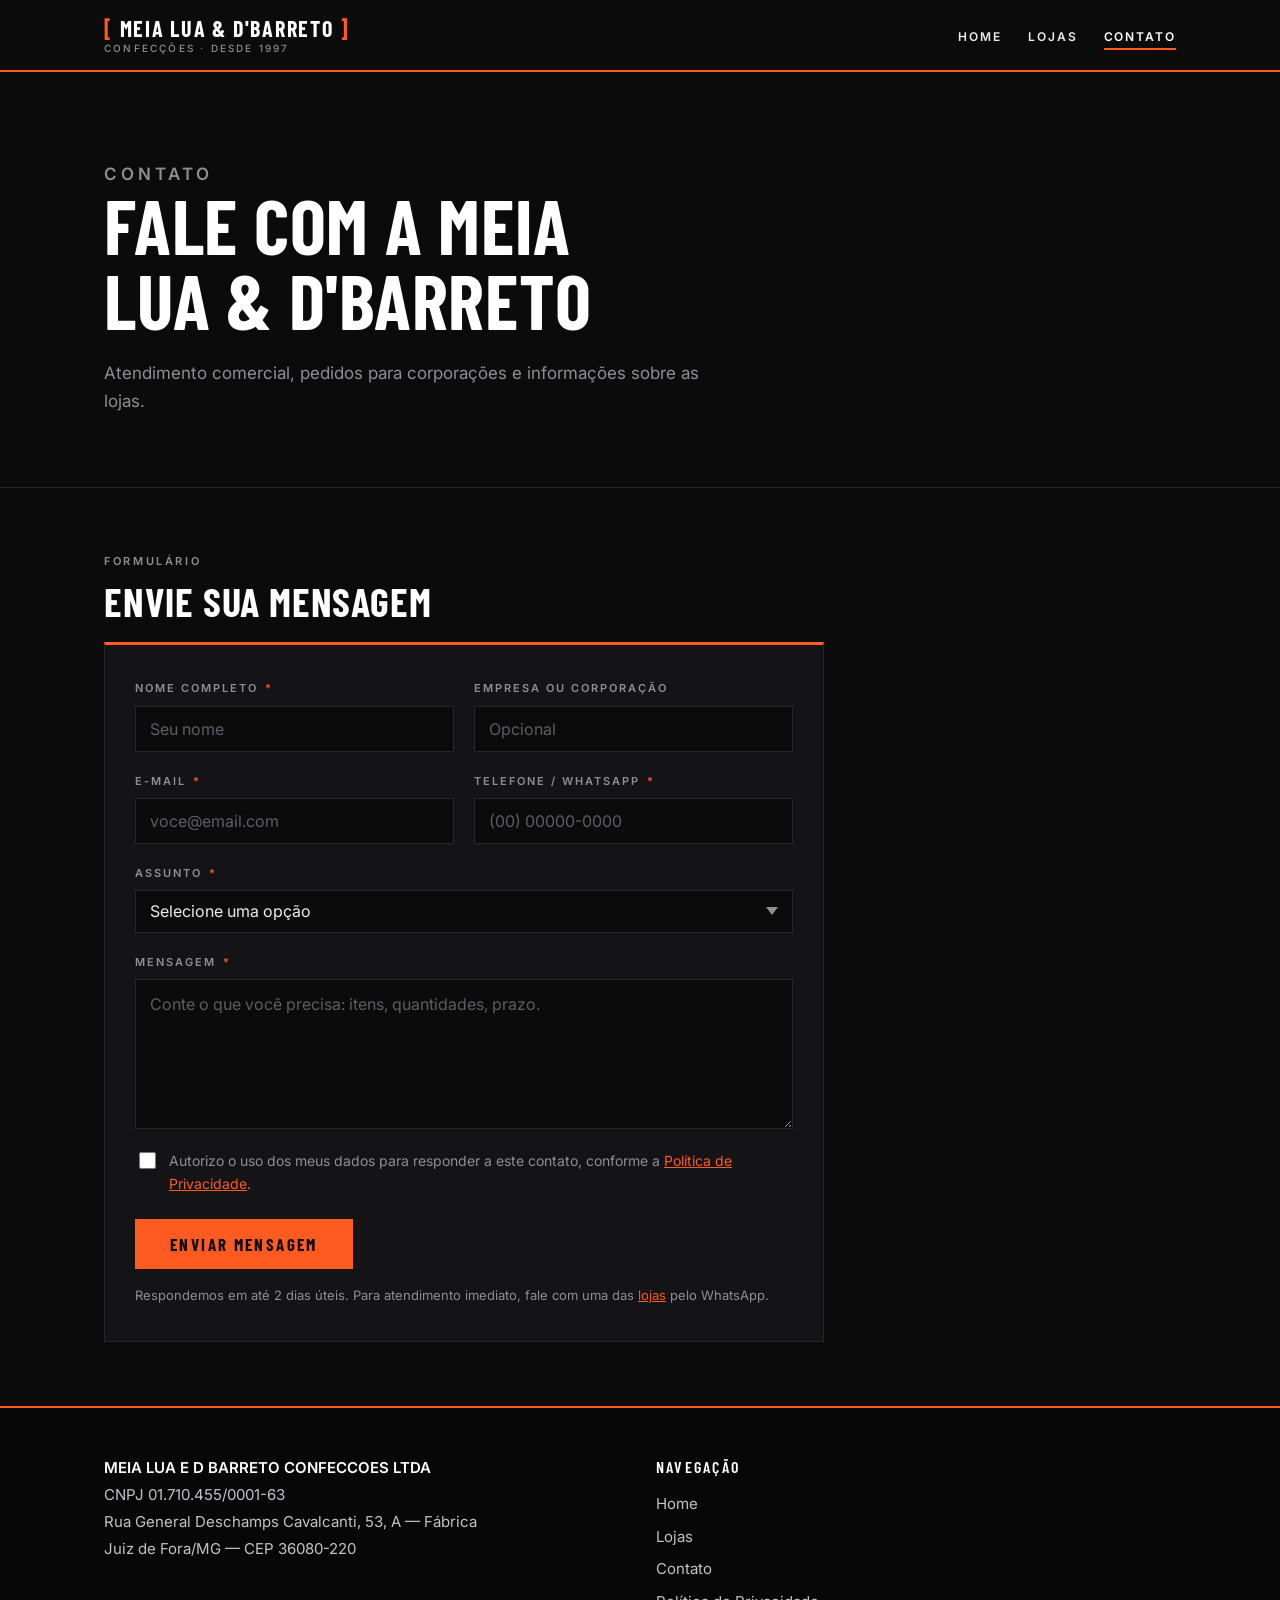
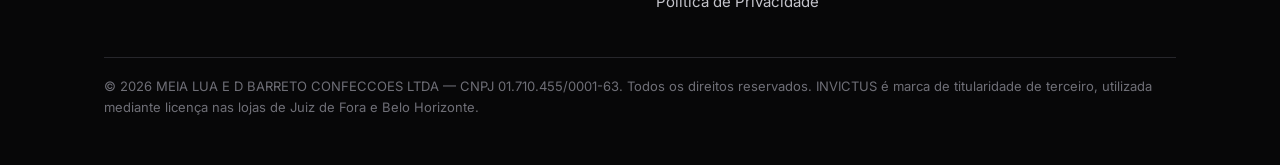
==== contato.html @ 5c90e652 "Subindo projeto" ====
<!DOCTYPE html>
<html lang="pt-BR">
<head>
<meta charset="UTF-8">
<meta name="viewport" content="width=device-width, initial-scale=1">
<title>Contato — Meia Lua e D'Barreto Confecções Ltda | CNPJ 01.710.455/0001-63</title>
<meta name="description" content="Contato da Meia Lua e D'Barreto Confecções Ltda, CNPJ 01.710.455/0001-63. Rua General Deschamps Cavalcanti, 53, A — Fábrica, Juiz de Fora/MG, CEP 36080-220.">
<link rel="preconnect" href="https://fonts.googleapis.com">
<link rel="preconnect" href="https://fonts.gstatic.com" crossorigin>
<link href="https://fonts.googleapis.com/css2?family=Barlow+Condensed:wght@600;700&family=Inter:wght@400;500;600&display=swap" rel="stylesheet">
<link rel="stylesheet" href="assets/style.css">
</head>
<body>

<header class="topo">
  <div class="container">
    <a class="marca" href="index.html">
      <span class="chave">[</span> Meia Lua &amp; D'Barreto <span class="chave">]</span>
      <small>Confecções · desde 1997</small>
    </a>
    <nav aria-label="Menu principal">
      <ul class="menu">
        <li><a href="index.html">Home</a></li>
        <!-- <li><a href="sobre.html">Sobre</a></li> -->
        <li><a href="lojas.html">Lojas</a></li>
        <li><a class="ativo" href="contato.html">Contato</a></li>
      </ul>
    </nav>
  </div>
</header>

<main>

  <section class="capa">
    <div class="container">
      <p class="etiqueta">Contato</p>
      <h1>Fale com a Meia Lua &amp; D'Barreto</h1>
      <p>Atendimento comercial, pedidos para corporações e informações sobre as lojas.</p>
    </div>
  </section>

  <section>
    <div class="container">
      <p class="rotulo">Formulário</p>
      <h2>Envie sua mensagem</h2>

      <!-- Defina o destino do envio em action=""; enquanto estiver com o placeholder,
           o formulário não envia. Opções sem servidor próprio: Formspree
           (https://formspree.io/f/SEU_ID) ou FormSubmit
           (https://formsubmit.co/contato@meialuadbarreto.com.br). -->
      <form class="formulario" action="[ENDPOINT DO FORMULÁRIO]" method="POST">

        <div class="linha">
          <div class="campo">
            <label for="nome">Nome completo <span class="obrigatorio">*</span></label>
            <input type="text" id="nome" name="nome" autocomplete="name" placeholder="Seu nome" required>
          </div>

          <div class="campo">
            <label for="empresa">Empresa ou corporação</label>
            <input type="text" id="empresa" name="empresa" autocomplete="organization" placeholder="Opcional">
          </div>
        </div>

        <div class="linha">
          <div class="campo">
            <label for="email">E-mail <span class="obrigatorio">*</span></label>
            <input type="email" id="email" name="email" autocomplete="email" placeholder="voce@email.com" required>
          </div>

          <div class="campo">
            <label for="telefone">Telefone / WhatsApp <span class="obrigatorio">*</span></label>
            <input type="tel" id="telefone" name="telefone" autocomplete="tel" placeholder="(00) 00000-0000" required>
          </div>
        </div>

        <div class="campo">
          <label for="assunto">Assunto <span class="obrigatorio">*</span></label>
          <select id="assunto" name="assunto" required>
            <option value="" selected disabled>Selecione uma opção</option>
            <option value="Compra para corporação">Compra para corporação ou órgão público</option>
            <option value="Produto ou tamanho">Dúvida sobre produto ou tamanho</option>
            <option value="Pedido em andamento">Pedido em andamento</option>
            <option value="Loja Juiz de Fora">Loja Juiz de Fora</option>
            <option value="Loja Belo Horizonte">Loja Belo Horizonte</option>
            <option value="Outro">Outro assunto</option>
          </select>
        </div>

        <div class="campo">
          <label for="mensagem">Mensagem <span class="obrigatorio">*</span></label>
          <textarea id="mensagem" name="mensagem" placeholder="Conte o que você precisa: itens, quantidades, prazo." required></textarea>
        </div>

        <div class="consentimento">
          <input type="checkbox" id="consentimento" name="consentimento" value="sim" required>
          <span><label for="consentimento">Autorizo o uso dos meus dados para responder a este contato, conforme a</label> <a href="privacidade.html">Política de Privacidade</a>.</span>
        </div>

        <button class="botao" type="submit">Enviar mensagem</button>

        <p class="aviso-form">Respondemos em até 2 dias úteis. Para atendimento imediato, fale com uma das <a href="lojas.html">lojas</a> pelo WhatsApp.</p>
      </form>
    </div>
  </section>

  <!-- <section>
    <div class="container">
      <p class="rotulo">Dados da empresa</p>
      <h2>Matriz — Juiz de Fora/MG</h2>
      <address class="dados">
        <span class="razao">MEIA LUA E D BARRETO CONFECCOES LTDA</span>
        <span class="rotulo-linha">CNPJ</span> 01.710.455/0001-63<br>
        <span class="rotulo-linha">Endereço</span> Rua General Deschamps Cavalcanti, 53, A — Fábrica<br>
        <span class="rotulo-linha">Cidade</span> Juiz de Fora/MG — CEP 36080-220<br>
        <span class="rotulo-linha">Telefone</span> [TELEFONE]<br>
        <span class="rotulo-linha">E-mail</span> <a href="mailto:contato@meialuadbarreto.com.br">contato@meialuadbarreto.com.br</a>
      </address>
    </div>
  </section> -->

  <!-- <section>
    <div class="container">
      <p class="rotulo">Unidades</p>
      <h2>Filial e lojas</h2>
      <div class="grade">
        <div class="loja">
          <p class="cidade">Filial — Belo Horizonte/MG</p>
          <address>
            CNPJ 01.710.455/0004-06<br>
            Rua Platina, 939 — Prado<br>
            Belo Horizonte/MG — CEP 30411-095
          </address>
          <p class="detalhe">Telefone: [TELEFONE BH]</p>
        </div>
        <div class="loja">
          <p class="cidade">Loja — Juiz de Fora/MG</p>
          <address>
            Av. Rui Barbosa, 482 — Santa Terezinha<br>
            Juiz de Fora/MG — CEP 36045-410
          </address>
          <p class="detalhe">Telefone: [TELEFONE JF]</p>
        </div>
        <div class="loja">
          <p class="cidade">Canais</p>
          <address>
            E-mail comercial:<br>
            <a href="mailto:comercial@meialuadbarreto.com.br">comercial@meialuadbarreto.com.br</a><br><br>
            Atendimento geral:<br>
            <a href="mailto:contato@meialuadbarreto.com.br">contato@meialuadbarreto.com.br</a>
          </address>
        </div>
      </div>
    </div>
  </section> -->

  <!-- <section>
    <div class="container texto">
      <p class="rotulo">Horário de atendimento</p>
      <h2>Quando falamos com você</h2>
      <p>Atendimento administrativo de segunda a sexta-feira, das [HORÁRIO]. As lojas seguem horários próprios, informados na página de <a href="lojas.html">lojas</a>.</p>
      <p>Mensagens enviadas por e-mail são respondidas em até 2 dias úteis.</p>
    </div>
  </section> -->

</main>

<footer class="rodape">
  <div class="container">
    <div class="colunas">

      <div>
        <address>
          <span class="razao-social">MEIA LUA E D BARRETO CONFECCOES LTDA</span>
          CNPJ 01.710.455/0001-63<br>
          Rua General Deschamps Cavalcanti, 53, A — Fábrica<br>
          Juiz de Fora/MG — CEP 36080-220
        </address>
      </div>

      <div>
        <h4>Navegação</h4>
        <ul>
          <li><a href="index.html">Home</a></li>
          <li><a href="lojas.html">Lojas</a></li>
          <li><a href="contato.html">Contato</a></li>
          <li><a href="privacidade.html">Política de Privacidade</a></li>
        </ul>
      </div>

    </div>
    <p class="assinatura">© 2026 MEIA LUA E D BARRETO CONFECCOES LTDA — CNPJ 01.710.455/0001-63. Todos os direitos reservados. INVICTUS é marca de titularidade de terceiro, utilizada mediante licença nas lojas de Juiz de Fora e Belo Horizonte.</p>
  </div>
</footer>

</body>
</html>
---- assets/style.css ----
/* =========================================================
   Meia Lua & D'Barreto Confecções — folha de estilo única
   Paleta: preto tático + laranja Invictus
   ========================================================= */

:root {
  --preto: #0b0b0c;
  --grafite: #141417;
  --linha: #26262b;
  --laranja: #ff5a1f;
  --claro: #ececee;
  --apagado: #8e8e96;
  --branco: #ffffff;

  --display: "Barlow Condensed", "Arial Narrow", Impact, sans-serif;
  --corpo: "Inter", -apple-system, BlinkMacSystemFont, "Segoe UI", Roboto, Arial, sans-serif;

  --largura: 1120px;
}

* { box-sizing: border-box; }

html { scroll-behavior: smooth; }

body {
  margin: 0;
  background: var(--preto);
  color: var(--claro);
  font-family: var(--corpo);
  font-size: 16px;
  line-height: 1.65;
  -webkit-font-smoothing: antialiased;
}

.container {
  width: 100%;
  max-width: var(--largura);
  margin: 0 auto;
  padding: 0 24px;
}

a { color: var(--laranja); }

img { max-width: 100%; display: block; }

/* ---------- Cabeçalho ---------- */

.topo {
  background: var(--preto);
  border-bottom: 2px solid var(--laranja);
  position: sticky;
  top: 0;
  z-index: 20;
}

.topo .container {
  display: flex;
  flex-wrap: wrap;
  align-items: center;
  justify-content: space-between;
  gap: 12px;
  padding-top: 16px;
  padding-bottom: 16px;
}

.marca {
  font-family: var(--display);
  font-weight: 700;
  font-size: 22px;
  letter-spacing: 0.08em;
  text-transform: uppercase;
  color: var(--branco);
  text-decoration: none;
  line-height: 1.1;
}

.marca .chave { color: var(--laranja); }

.marca small {
  display: block;
  font-family: var(--corpo);
  font-size: 10px;
  font-weight: 500;
  letter-spacing: 0.22em;
  color: var(--apagado);
  text-transform: uppercase;
  margin-top: 3px;
}

.menu {
  display: flex;
  flex-wrap: wrap;
  gap: 26px;
  margin: 0;
  padding: 0;
  list-style: none;
}

.menu a {
  font-size: 12px;
  font-weight: 600;
  letter-spacing: 0.16em;
  text-transform: uppercase;
  color: var(--claro);
  text-decoration: none;
  padding: 4px 0;
  border-bottom: 2px solid transparent;
}

.menu a:hover,
.menu a:focus-visible { color: var(--laranja); }

.menu a.ativo {
  color: var(--branco);
  border-bottom-color: var(--laranja);
}

/* ---------- Faixa de destaque ---------- */

.capa {
  position: relative;
  overflow: hidden;
  background: var(--preto);
  border-bottom: 1px solid var(--linha);
  padding: 88px 0 72px;
}

.capa .relevo {
  position: absolute;
  inset: 0;
  width: 100%;
  height: 100%;
  opacity: 0.5;
  pointer-events: none;
}

.capa .container { position: relative; z-index: 2; }

.etiqueta {
  display: inline-block;
  font-size: 11px;
  font-weight: 600;
  letter-spacing: 0.24em;
  text-transform: uppercase;
  color: var(--laranja);
  margin: 0 0 18px;
}

.capa h1 {
  font-family: var(--display);
  font-weight: 700;
  text-transform: uppercase;
  letter-spacing: 0.01em;
  font-size: clamp(38px, 7vw, 76px);
  line-height: 0.98;
  margin: 0 0 22px;
  max-width: 16ch;
  color: var(--branco);
}

.capa p {
  max-width: 58ch;
  font-size: 17px;
  color: var(--apagado);
  margin: 0;
}

.capa p strong { color: var(--claro); font-weight: 600; }

/* ---------- Seções ---------- */

main section {
  padding: 64px 0;
  border-bottom: 1px solid var(--linha);
}

main section:last-of-type { border-bottom: none; }

.rotulo {
  font-size: 11px;
  font-weight: 600;
  letter-spacing: 0.24em;
  text-transform: uppercase;
  color: var(--apagado);
  margin: 0 0 10px;
}

h2 {
  font-family: var(--display);
  font-weight: 700;
  text-transform: uppercase;
  letter-spacing: 0.02em;
  font-size: clamp(26px, 3.6vw, 40px);
  line-height: 1.05;
  margin: 0 0 20px;
  color: var(--branco);
}

h3 {
  font-family: var(--display);
  font-weight: 600;
  text-transform: uppercase;
  letter-spacing: 0.05em;
  font-size: 21px;
  margin: 0 0 10px;
  color: var(--branco);
}

p { margin: 0 0 16px; }

.texto { max-width: 68ch; }

.texto p { color: #c9c9cf; }

/* ---------- Grade de blocos ---------- */

.grade {
  display: grid;
  grid-template-columns: repeat(auto-fit, minmax(260px, 1fr));
  gap: 20px;
}

.bloco {
  background: var(--grafite);
  border: 1px solid var(--linha);
  border-top: 3px solid var(--laranja);
  padding: 26px 24px;
}

.bloco p { color: var(--apagado); margin-bottom: 0; }

.bloco ul {
  margin: 0;
  padding-left: 18px;
  color: var(--apagado);
}

.bloco li { margin-bottom: 6px; }

/* ---------- Lojas ---------- */

.loja {
  background: var(--grafite);
  border: 1px solid var(--linha);
  padding: 28px 26px;
}

.loja .cidade {
  font-size: 11px;
  font-weight: 600;
  letter-spacing: 0.22em;
  text-transform: uppercase;
  color: var(--laranja);
  margin: 0 0 8px;
}

.loja address {
  font-style: normal;
  color: #c9c9cf;
  margin-bottom: 14px;
}

.loja .detalhe {
  font-size: 14px;
  color: var(--apagado);
  margin: 0;
}

.zap {
  display: inline-flex;
  align-items: center;
  gap: 8px;
  color: var(--claro);
  text-decoration: none;
  font-weight: 500;
  transition: color 0.15s ease;
}

.zap:hover {
  color: var(--laranja);
}

.zap svg {
  width: 20px;
  height: 20px;
  flex: 0 0 auto;
  fill: #25d366;
}

/* ---------- Dados de contato ---------- */

.dados {
  background: var(--grafite);
  border: 1px solid var(--linha);
  border-left: 3px solid var(--laranja);
  padding: 26px 24px;
  font-style: normal;
  line-height: 1.9;
}

.dados .razao {
  font-family: var(--display);
  font-size: 22px;
  font-weight: 700;
  letter-spacing: 0.04em;
  text-transform: uppercase;
  color: var(--branco);
  display: block;
  margin-bottom: 4px;
}

.dados span.rotulo-linha {
  color: var(--apagado);
  font-size: 13px;
  letter-spacing: 0.1em;
  text-transform: uppercase;
  display: inline-block;
  min-width: 92px;
}

/* ---------- Formulário de contato ---------- */

.formulario {
  background: var(--grafite);
  border: 1px solid var(--linha);
  border-top: 3px solid var(--laranja);
  padding: 34px 30px;
  max-width: 720px;
}

.formulario .linha {
  display: grid;
  grid-template-columns: repeat(auto-fit, minmax(240px, 1fr));
  gap: 20px;
}

.campo {
  display: flex;
  flex-direction: column;
  margin-bottom: 20px;
}

.campo label {
  font-size: 11px;
  font-weight: 600;
  letter-spacing: 0.18em;
  text-transform: uppercase;
  color: var(--apagado);
  margin-bottom: 8px;
}

.campo label .obrigatorio {
  color: var(--laranja);
  margin-left: 2px;
}

.campo input,
.campo select,
.campo textarea {
  font-family: var(--corpo);
  font-size: 16px;
  color: var(--claro);
  background: var(--preto);
  border: 1px solid var(--linha);
  border-radius: 0;
  padding: 12px 14px;
  width: 100%;
  transition: border-color 0.15s ease;
  -webkit-appearance: none;
  appearance: none;
}

.campo select {
  background-image: url("data:image/svg+xml,%3Csvg xmlns='http://www.w3.org/2000/svg' viewBox='0 0 12 8'%3E%3Cpath fill='%238e8e96' d='M0 0h12L6 8z'/%3E%3C/svg%3E");
  background-repeat: no-repeat;
  background-position: right 14px center;
  background-size: 12px;
  padding-right: 38px;
}

.campo textarea {
  min-height: 150px;
  resize: vertical;
  line-height: 1.6;
}

.campo input::placeholder,
.campo textarea::placeholder {
  color: #5d5d66;
}

.campo input:focus,
.campo select:focus,
.campo textarea:focus {
  outline: none;
  border-color: var(--laranja);
}

.consentimento {
  display: flex;
  align-items: flex-start;
  gap: 10px;
  font-size: 14px;
  color: var(--apagado);
  margin-bottom: 24px;
}

.consentimento input,
.consentimento label {
  cursor: pointer;
}

.consentimento input {
  width: 17px;
  height: 17px;
  flex: 0 0 auto;
  margin-top: 3px;
  accent-color: var(--laranja);
}

.botao {
  font-family: var(--display);
  font-size: 17px;
  font-weight: 700;
  letter-spacing: 0.14em;
  text-transform: uppercase;
  color: var(--preto);
  background: var(--laranja);
  border: 1px solid var(--laranja);
  padding: 14px 34px;
  cursor: pointer;
  transition: background 0.15s ease, color 0.15s ease;
}

.botao:hover {
  background: transparent;
  color: var(--laranja);
}

.aviso-form {
  font-size: 13px;
  color: var(--apagado);
  margin: 16px 0 0;
}

/* ---------- Rodapé ---------- */

.rodape {
  background: #070708;
  border-top: 2px solid var(--laranja);
  padding: 46px 0 30px;
  font-size: 15px;
}

.rodape .colunas {
  display: grid;
  grid-template-columns: repeat(auto-fit, minmax(240px, 1fr));
  gap: 32px;
}

.rodape h4 {
  font-family: var(--display);
  font-size: 16px;
  font-weight: 600;
  letter-spacing: 0.14em;
  text-transform: uppercase;
  color: var(--branco);
  margin: 0 0 12px;
}

.rodape address {
  font-style: normal;
  color: #c3c3ca;
  line-height: 1.8;
}

.rodape .razao-social {
  color: var(--branco);
  font-weight: 600;
  display: block;
}

.rodape ul {
  list-style: none;
  margin: 0;
  padding: 0;
}

.rodape li { margin-bottom: 8px; }

.rodape a { color: #c3c3ca; text-decoration: none; }

.rodape a:hover,
.rodape a:focus-visible { color: var(--laranja); }

.rodape .assinatura {
  margin-top: 34px;
  padding-top: 18px;
  border-top: 1px solid var(--linha);
  font-size: 13px;
  color: #6f6f77;
}

/* ---------- Acessibilidade e responsivo ---------- */

a:focus-visible,
button:focus-visible {
  outline: 2px solid var(--laranja);
  outline-offset: 3px;
}

@media (max-width: 640px) {
  .topo .container { align-items: flex-start; }
  .menu { gap: 18px; }
  .capa { padding: 56px 0 48px; }
  main section { padding: 48px 0; }
}

@media (prefers-reduced-motion: reduce) {
  html { scroll-behavior: auto; }
  * { transition: none !important; animation: none !important; }
}
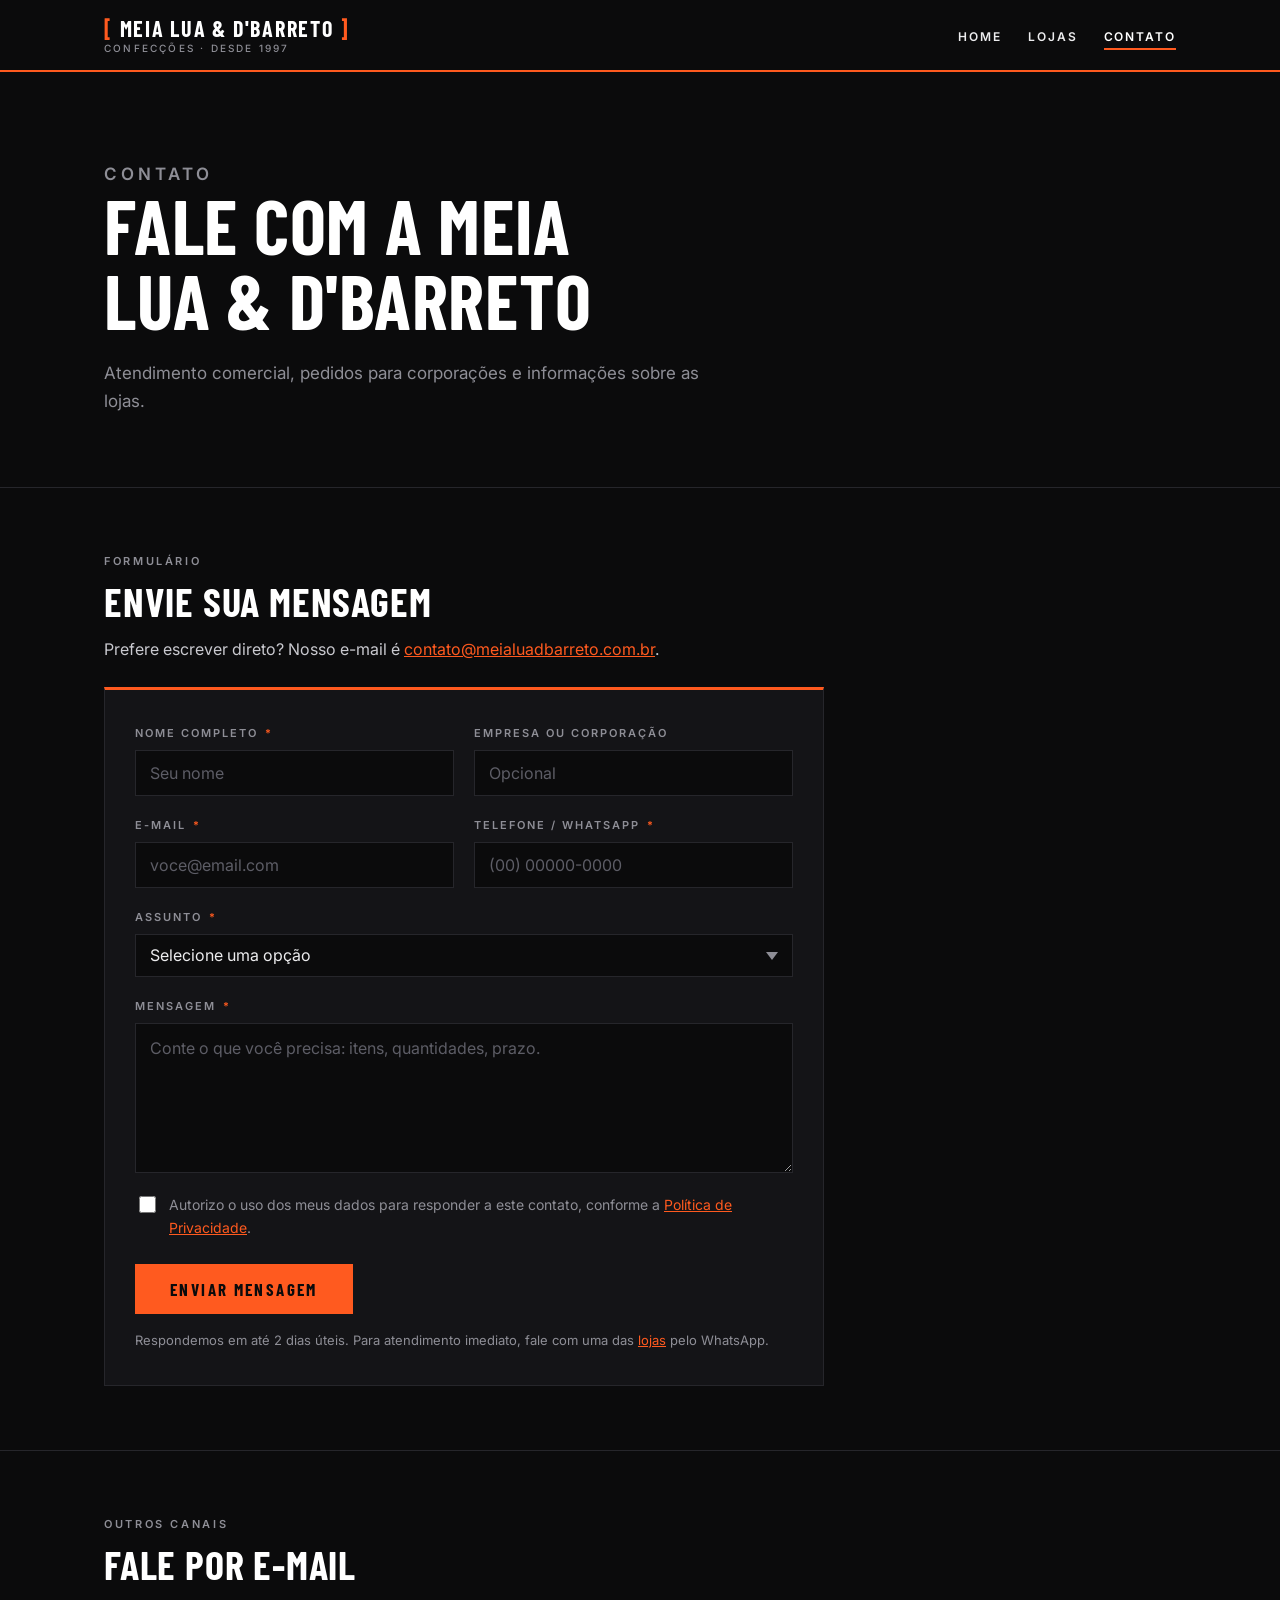
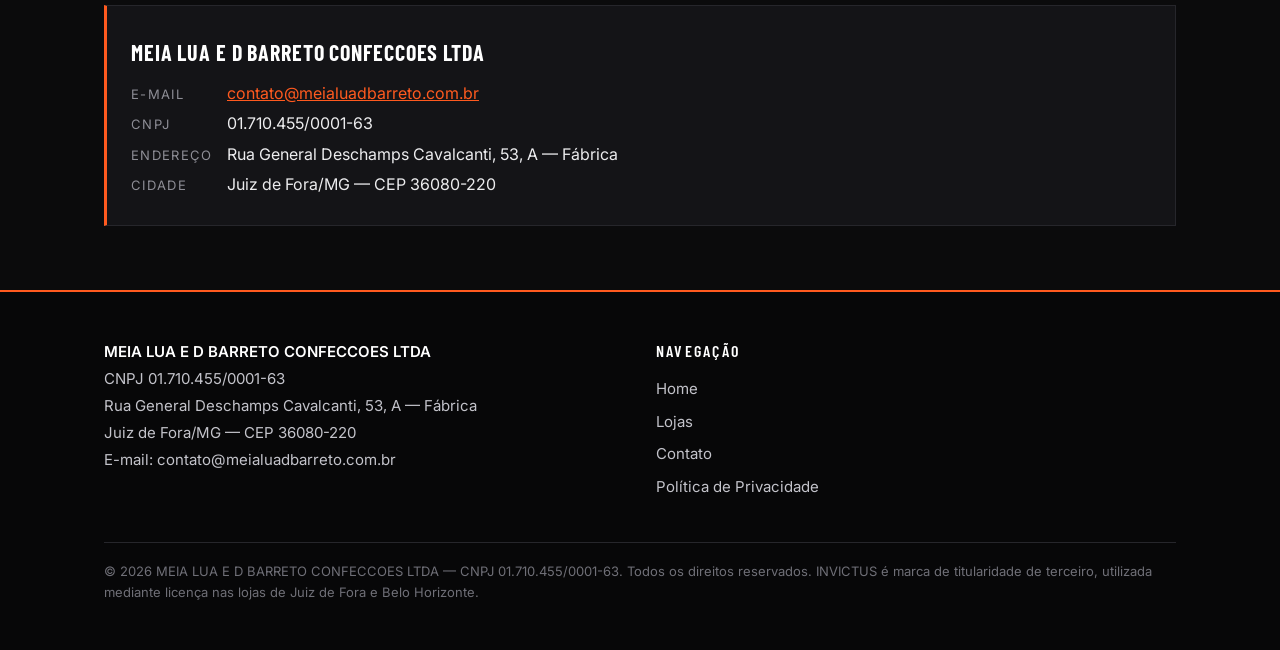
==== commit b17be08c: "Ajustes finos para a meta" ====
--- a/contato.html
+++ b/contato.html
@@ -44,6 +44,8 @@
       <p class="rotulo">Formulário</p>
       <h2>Envie sua mensagem</h2>
 
+      <p class="canal-email">Prefere escrever direto? Nosso e-mail é <a href="mailto:contato@meialuadbarreto.com.br">contato@meialuadbarreto.com.br</a>.</p>
+
       <!-- Defina o destino do envio em action=""; enquanto estiver com o placeholder,
            o formulário não envia. Opções sem servidor próprio: Formspree
            (https://formspree.io/f/SEU_ID) ou FormSubmit
@@ -104,6 +106,20 @@
     </div>
   </section>
 
+  <section>
+    <div class="container">
+      <p class="rotulo">Outros canais</p>
+      <h2>Fale por e-mail</h2>
+      <address class="dados">
+        <span class="razao">MEIA LUA E D BARRETO CONFECCOES LTDA</span>
+        <span class="rotulo-linha">E-mail</span> <a href="mailto:contato@meialuadbarreto.com.br">contato@meialuadbarreto.com.br</a><br>
+        <span class="rotulo-linha">CNPJ</span> 01.710.455/0001-63<br>
+        <span class="rotulo-linha">Endereço</span> Rua General Deschamps Cavalcanti, 53, A — Fábrica<br>
+        <span class="rotulo-linha">Cidade</span> Juiz de Fora/MG — CEP 36080-220
+      </address>
+    </div>
+  </section>
+
   <!-- <section>
     <div class="container">
       <p class="rotulo">Dados da empresa</p>
@@ -174,7 +190,8 @@
           <span class="razao-social">MEIA LUA E D BARRETO CONFECCOES LTDA</span>
           CNPJ 01.710.455/0001-63<br>
           Rua General Deschamps Cavalcanti, 53, A — Fábrica<br>
-          Juiz de Fora/MG — CEP 36080-220
+          Juiz de Fora/MG — CEP 36080-220<br>
+          E-mail: <a href="mailto:contato@meialuadbarreto.com.br">contato@meialuadbarreto.com.br</a>
         </address>
       </div>
 
--- a/assets/style.css
+++ b/assets/style.css
@@ -319,6 +319,12 @@
 }
 
 /* ---------- Formulário de contato ---------- */
+
+.canal-email {
+  color: #c9c9cf;
+  max-width: 68ch;
+  margin: -6px 0 24px;
+}
 
 .formulario {
   background: var(--grafite);
